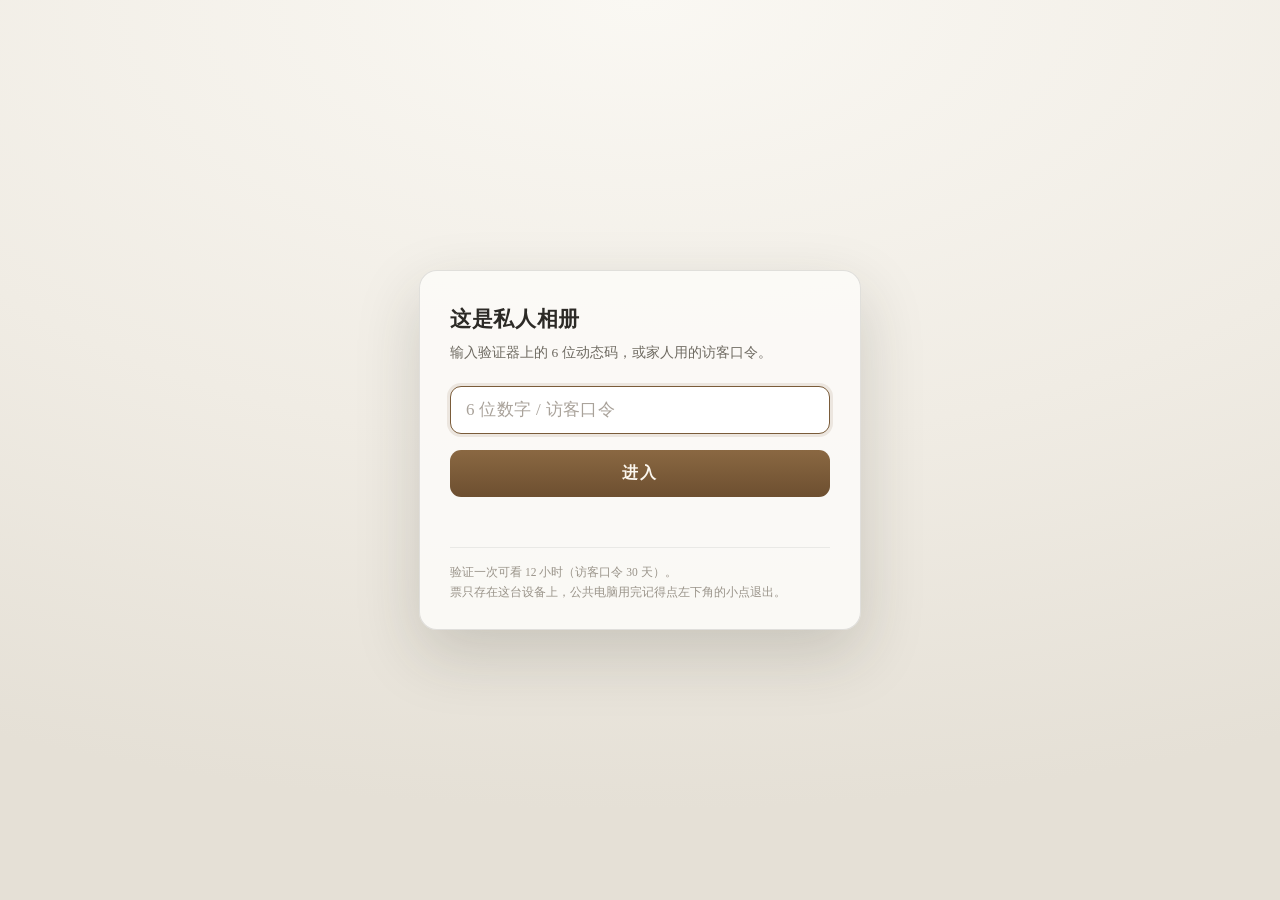
==== admin.html @ 038abe04 "feat(admin): 版本时间戳与静态页同步 + 改动日志 + 首页照片墙行数合一" ====
<!DOCTYPE html>
<html lang="zh-CN">
<head>
  <meta charset="UTF-8" />
  <meta name="viewport" content="width=device-width, initial-scale=1.0" />
  <meta name="robots" content="noindex, nofollow" />
  <title>管理后台 · Album</title>
  <link rel="stylesheet" href="styles/tokens.css" />
  <link rel="stylesheet" href="styles/base.css" />
  <link rel="stylesheet" href="styles/components.css" />
  <link rel="stylesheet" href="styles/admin.css" />
  <script src="scripts/gate.js"></script>
</head>
<body>
  <header class="nav">
    <a class="nav__logo" href="index.html"><span class="heart" aria-hidden="true">♥</span>管理后台</a>
    <nav><ul class="nav__links">
      <li><a href="index.html">← 返回纪念册</a></li>
      <li><a href="#" id="logout-btn" hidden>退出管理</a></li>
    </ul></nav>
  </header>

  <main class="admin">
    <!-- 进门口令：进后台先输一次，由 NAS 的 /api/auth 核验。
         为什么不放在浏览器里：口令只有 6 位数字，任何写在 JS 里的哈希/明文
         都是公开的，等于没有。所以「对不对」这件事只有 NAS 知道，页面只拿到
         一个有效期很短的一次性令牌（放 sessionStorage，关标签页即失效）。 -->
    <section id="unlock-view" class="login" hidden>
      <div class="modal__card">
        <h2 class="modal__title">管理后台</h2>
        <p class="modal__hint">输入管理口令进入。口令与 NAS 上保存的哈希比对，浏览器里不存任何副本。</p>
        <input class="modal__input" id="unlock-input" type="password" inputmode="numeric" placeholder="管理口令" autocomplete="current-password" />
        <!-- 动态码：只在 NAS 开了 TOTP 时出现（口令对了但缺码，服务端会提示） -->
        <div id="totp-row" hidden>
          <input class="modal__input" id="totp-input" type="text" inputmode="numeric" maxlength="9"
                 placeholder="6 位动态码或恢复码" autocomplete="one-time-code" />
          <p class="modal__hint modal__hint--mini">打开手机验证器 App，输入当前 6 位数字；手机丢了就填备份的恢复码。</p>
        </div>
        <p class="modal__error" id="unlock-error" hidden></p>
        <div class="gate-actions">
          <button class="btn" id="unlock-ok" type="button">进入</button>
        </div>
        <p class="modal__hint modal__hint--mini" id="unlock-note">正在连接 NAS…</p>
      </div>
    </section>

    <!-- 发布口令（进入后台后点「保存并发布」时才弹出） -->
    <section id="publish-gate" class="login" hidden>
      <div class="modal__card">
        <h2 class="modal__title">发布确认</h2>
        <p class="modal__hint">写回仓库前再验一次身份——口令发给家里 NAS 的写入口核对，本机不存哈希。</p>
        <input class="modal__input" id="gate-input" type="password" placeholder="发布口令（≥6 位）" autocomplete="off" />
        <div id="gate-totp-row" hidden>
          <input class="modal__input" id="gate-totp-input" type="text" inputmode="numeric" maxlength="9"
                 placeholder="验证器动态码" autocomplete="one-time-code" />
        </div>
        <p class="modal__error" id="gate-error" hidden></p>
        <div class="gate-actions">
          <button class="btn" id="gate-ok" type="button">确认发布</button>
          <button class="btn btn--ghost" id="gate-cancel" type="button">取消</button>
        </div>
      </div>
    </section>

    <!-- 后台主体 -->
    <section id="panel-view" hidden>
      <div class="admin-bar">
        <nav class="tabs" id="tabs">
          <button class="tab is-active" data-tab="basic" type="button">基本信息</button>
          <button class="tab" data-tab="texts" type="button">站点文本</button>
          <button class="tab" data-tab="timeline" type="button">时间轴</button>
          <button class="tab" data-tab="quotes" type="button">随手记</button>
          <button class="tab" data-tab="wishes" type="button">愿望清单</button>
          <button class="tab" data-tab="events" type="button">事件</button>
          <button class="tab" data-tab="photos" type="button">照片库</button>
          <button class="tab" data-tab="log" type="button">改动日志</button>
        </nav>
        <div class="admin-bar__right">
          <!-- 版本时间戳：取 content.json 的 builtAt，和页面页脚用同一个格式函数，
               所以两边永远一致。后台里额外标一个「版本」前缀，页脚只放时间。 -->
          <span class="ver-stamp" id="admin-stamp" title="当前线上内容版本（与页面页脚一致）">版本 —</span>
          <span class="dirty-tip" id="dirty-tip" hidden>有未发布的改动</span>
          <button class="btn" id="save-all" type="button">保存并发布</button>
          <button class="btn btn--ghost" id="save-download" type="button">仅下载</button>
        </div>
      </div>

      <!-- 两条通道的说明收成一行可展开，别占掉首屏三分之一 -->
      <details class="admin-note admin-token" id="token-box">
        <summary>
          <span>发布说明 · 备用通道（GitHub Token 直连 / 仅下载）</span>
          <span class="token-state" id="token-state">未设置</span>
        </summary>
        <p class="modal__hint">
          「保存并发布」把 <code>content.json</code> 交给家里 NAS 的写入口（<code>album-push.py</code>）：
          它先核对照片是否真在 NAS 上、照片数有没有骤降，过了才推仓库，GitHub Pages 约 20~60 秒重建。
          NAS 连不上时，可以填一个 GitHub Token 走直连；两条都不通还有「仅下载」手动推。
          照片文件本身不用在这里传——放进 NAS 的照片目录即可。
        </p>
        <div class="token-row">
          <input class="modal__input" id="token-input" type="password" placeholder="github_pat_… 或 ghp_…" autocomplete="off" />
          <button class="btn" id="token-save" type="button">保存到本次会话</button>
          <button class="btn btn--ghost" id="token-clear" type="button">清除</button>
        </div>
        <p class="modal__hint">只存 sessionStorage，关掉标签页即失效。</p>
      </details>

      <!-- 基本信息 -->
      <div class="panel" id="panel-basic">
        <div class="panel__card">
          <label class="field">纪念日<input id="f-anniversary" type="date" /></label>
          <label class="field">你的昵称<input id="f-couple-a" type="text" maxlength="20" /></label>
          <label class="field">TA 的昵称<input id="f-couple-b" type="text" maxlength="20" /></label>
          <label class="field">首屏照片文件名<input id="f-hero" type="text" placeholder="如 IMG_6914.jpg" /></label>
          <button class="btn" id="save-basic" type="button">保存基本信息</button>
        </div>

        <div class="panel__card">
          <p class="modal__hint">首页板块设置：各板块显示数量、顺序与影像板块的显隐。</p>
          <div class="home-cfg-grid">
            <label class="field">时间轴条数<input id="f-h-tl" type="number" min="1" max="20" /></label>
            <label class="field">照片墙行数<input id="f-h-pr" type="number" min="1" max="6" /></label>
            <label class="field">随手记行数<input id="f-h-qr" type="number" min="1" max="6" /></label>
            <label class="field">心愿条数<input id="f-h-wc" type="number" min="2" max="30" /></label>
            <label class="field">影像板块<select id="f-h-videos">
              <option value="auto">自动（有内容才显示）</option>
              <option value="show">始终显示</option>
              <option value="hide">隐藏</option>
            </select></label>
          </div>
          <p class="modal__hint" style="margin-top:10px">照片墙每行 4 张：填 2 就是首屏只铺 8 张，下面给「查看全部」入口。板块顺序（↑↓ 调整，排在前面的先显示）</p>
          <div class="home-order" id="home-order"></div>
        </div>

        <div class="panel__card">
          <p class="modal__hint">子页面设置：照片墙、随手记、心愿单这三页的列数与条数。</p>
          <div class="home-cfg-grid">
            <label class="field">照片墙页列数<input id="f-p-cols" type="number" min="1" max="4" /></label>
            <label class="field">照片墙每页行数<input id="f-p-rows" type="number" min="2" max="60" /></label>
            <label class="field">随手记页列数<input id="f-q-cols" type="number" min="1" max="3" /></label>
            <label class="field">心愿单每组条数<input id="f-w-limit" type="number" min="0" max="30" /></label>
          </div>
          <p class="modal__hint" style="margin-top:8px">照片墙每页张数 = 列数 × 每页行数（默认 3 列 × 20 行 = 60 张）。心愿单填 0 表示不限制，整列都显示。</p>
        </div>

        <div class="panel__card">
          <p class="modal__hint">
            发布口令只在点「保存并发布」时输入、只发给 NAS 核对，<strong>这里不能改</strong>，浏览器里也不留任何副本。
            要换口令得在 NAS 上执行 <code>python3 album-push.py --set-key '新口令'</code>。
          </p>
          <p class="modal__hint" id="key-tip" style="margin-top:6px"></p>
        </div>
      </div>

      <!-- 站点文本 -->
      <div class="panel" id="panel-texts" hidden>
        <div class="panel__card">
          <p class="modal__hint">这些文字会替换页面里对应的位置，留空则用默认文案。</p>
          <div class="text-grid" id="text-list"></div>
          <button class="btn" id="save-texts" type="button">保存文本</button>
        </div>
      </div>

      <!-- 通用列表：时间轴 / 随手记 / 愿望 / 事件 -->
      <div class="panel" id="panel-timeline" hidden>
        <div class="panel__card">
          <div class="list" data-list="timeline" id="list-timeline"></div>
          <div class="panel__acts">
            <button class="btn btn--ghost" data-add="timeline" type="button">＋ 添加节点</button>
            <button class="btn" data-save-list="timeline" type="button">保存时间轴</button>
          </div>
        </div>
      </div>

      <div class="panel" id="panel-quotes" hidden>
        <div class="panel__card">
          <div class="list" data-list="quotes" id="list-quotes"></div>
          <div class="panel__acts">
            <button class="btn btn--ghost" data-add="quotes" type="button">＋ 添加随手记</button>
            <button class="btn" data-save-list="quotes" type="button">保存随手记</button>
          </div>
        </div>
      </div>

      <div class="panel" id="panel-wishes" hidden>
        <div class="panel__card">
          <div class="list" data-list="wishes" id="list-wishes"></div>
          <div class="panel__acts">
            <button class="btn btn--ghost" data-add="wishes" type="button">＋ 添加愿望</button>
            <button class="btn" data-save-list="wishes" type="button">保存愿望清单</button>
          </div>
        </div>
      </div>

      <div class="panel" id="panel-events" hidden>
        <div class="panel__card">
          <p class="modal__hint">事件用来把同一次出行的照片归到一组。</p>
          <div class="list" data-list="events" id="list-events"></div>
          <div class="panel__acts">
            <button class="btn btn--ghost" data-add="events" type="button">＋ 添加事件</button>
            <button class="btn" data-save-list="events" type="button">保存事件</button>
          </div>
        </div>
      </div>

      <!-- 照片库 -->
      <div class="panel" id="panel-photos" hidden>
        <div class="panel__card">
          <div class="media-toolbar">
            <input id="photo-search" type="search" placeholder="搜索文件名 / 描述 / 地点" />
            <select id="photo-view" aria-label="视图">
              <option value="list">列表视图</option>
              <option value="group">地点分组</option>
            </select>
            <span class="modal__hint" id="photo-stat"></span>
          </div>
          <p class="modal__hint">
            照片来自 NAS，这里只改描述与归类，不会动文件本身。
            新增照片请直接把文件放进 NAS 的照片目录，再跑一次清单生成即可。
          </p>
          <div class="photo-list" id="photo-list"></div>
        </div>
      </div>

      <!-- 改动日志：每次「保存并发布」由 NAS 记一条，不依赖 GitHub 的 diff -->
      <div class="panel" id="panel-log" hidden>
        <div class="panel__card">
          <div class="media-toolbar">
            <span class="modal__hint" id="log-stat">加载中…</span>
            <button class="btn btn--ghost" id="log-refresh" type="button">刷新</button>
          </div>
          <p class="modal__hint">
            每次「保存并发布」都会在这里留一条：什么时候、提交号、改了哪些设置、照片增删改了多少。
            日志存在家里 NAS 上（<code>changes.jsonl</code>），只保留最近 200 条；这里只看不改。
          </p>
          <ol class="changelog" id="log-list"></ol>
        </div>
      </div>
    </section>

    <p class="toast" id="toast" hidden></p>
  </main>

  <script src="scripts/site.js"></script>
  <script src="scripts/admin.js"></script>
</body>
</html>
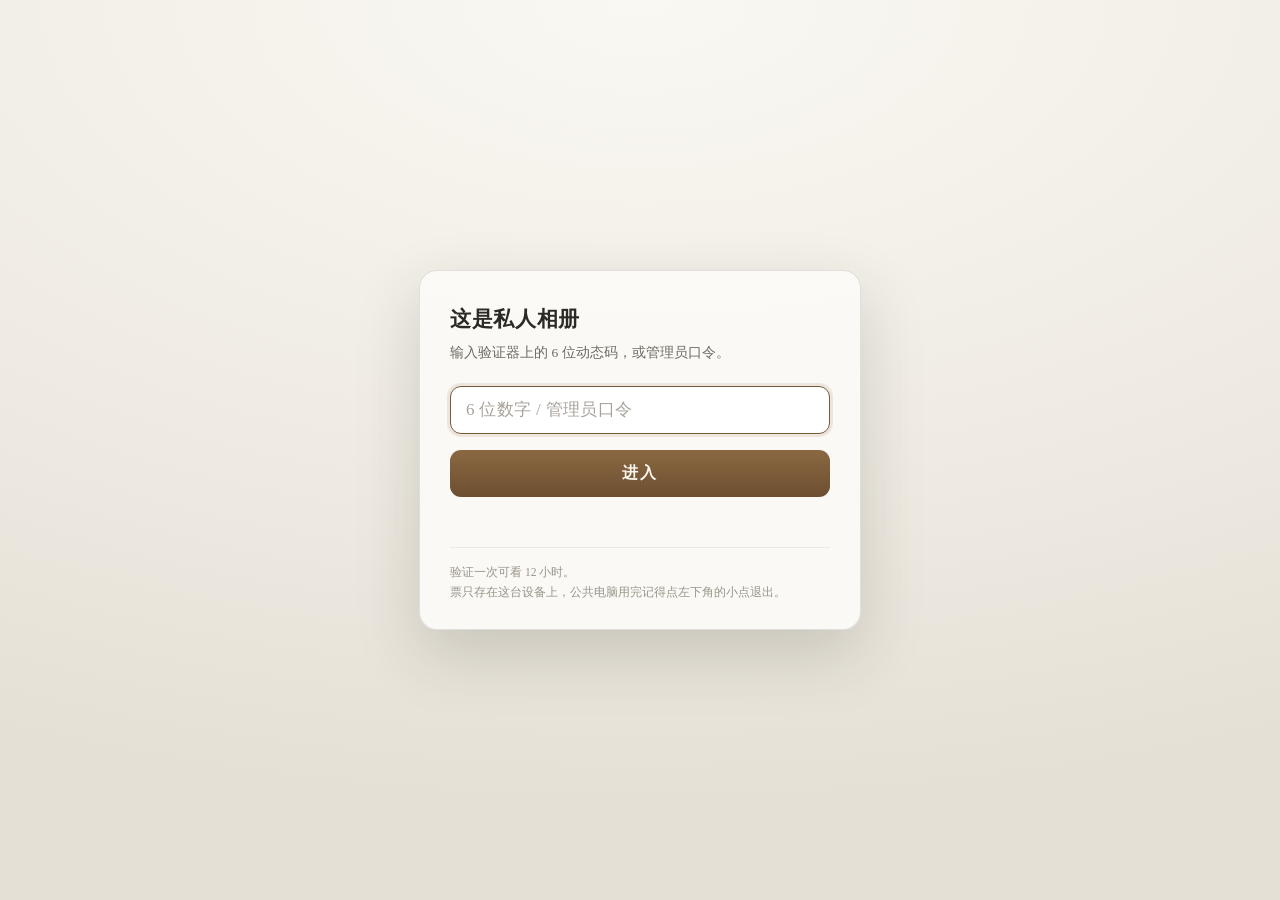
==== commit 1e184618: "后台：管理员口令支持字母，输入框改 text 键盘" ====
--- a/admin.html
+++ b/admin.html
@@ -22,14 +22,13 @@
 
   <main class="admin">
     <!-- 进门口令：进后台先输一次，由 NAS 的 /api/auth 核验。
-         为什么不放在浏览器里：口令只有 6 位数字，任何写在 JS 里的哈希/明文
-         都是公开的，等于没有。所以「对不对」这件事只有 NAS 知道，页面只拿到
+         为什么不放在浏览器里：任何写在 JS 里的哈希/明文都是公开的，等于没有。所以「对不对」这件事只有 NAS 知道，页面只拿到
          一个有效期很短的一次性令牌（放 sessionStorage，关标签页即失效）。 -->
     <section id="unlock-view" class="login" hidden>
       <div class="modal__card">
         <h2 class="modal__title">管理后台</h2>
-        <p class="modal__hint">输入管理口令进入。口令与 NAS 上保存的哈希比对，浏览器里不存任何副本。</p>
-        <input class="modal__input" id="unlock-input" type="password" inputmode="numeric" placeholder="管理口令" autocomplete="current-password" />
+        <p class="modal__hint">输入管理员口令进入；也可先在相册门禁用动态码/管理员口令换票，票有效时自动进入。口令与 NAS 上保存的哈希比对，浏览器里不存任何副本。</p>
+        <input class="modal__input" id="unlock-input" type="password" inputmode="text" placeholder="管理员口令" autocomplete="current-password" />
         <!-- 动态码：只在 NAS 开了 TOTP 时出现（口令对了但缺码，服务端会提示） -->
         <div id="totp-row" hidden>
           <input class="modal__input" id="totp-input" type="text" inputmode="numeric" maxlength="9"
@@ -49,7 +48,7 @@
       <div class="modal__card">
         <h2 class="modal__title">发布确认</h2>
         <p class="modal__hint">写回仓库前再验一次身份——口令发给家里 NAS 的写入口核对，本机不存哈希。</p>
-        <input class="modal__input" id="gate-input" type="password" placeholder="发布口令（≥6 位）" autocomplete="off" />
+        <input class="modal__input" id="gate-input" type="password" placeholder="管理员口令（≥6 位）" autocomplete="off" />
         <div id="gate-totp-row" hidden>
           <input class="modal__input" id="gate-totp-input" type="text" inputmode="numeric" maxlength="9"
                  placeholder="验证器动态码" autocomplete="one-time-code" />
@@ -76,9 +75,6 @@
           <button class="tab" data-tab="log" type="button">改动日志</button>
         </nav>
         <div class="admin-bar__right">
-          <!-- 版本时间戳：取 content.json 的 builtAt，和页面页脚用同一个格式函数，
-               所以两边永远一致。后台里额外标一个「版本」前缀，页脚只放时间。 -->
-          <span class="ver-stamp" id="admin-stamp" title="当前线上内容版本（与页面页脚一致）">版本 —</span>
           <span class="dirty-tip" id="dirty-tip" hidden>有未发布的改动</span>
           <button class="btn" id="save-all" type="button">保存并发布</button>
           <button class="btn btn--ghost" id="save-download" type="button">仅下载</button>
@@ -225,17 +221,24 @@
       <!-- 改动日志：每次「保存并发布」由 NAS 记一条，不依赖 GitHub 的 diff -->
       <div class="panel" id="panel-log" hidden>
         <div class="panel__card">
-          <div class="media-toolbar">
+          <div class="media-toolbar log-bar">
             <span class="modal__hint" id="log-stat">加载中…</span>
             <button class="btn btn--ghost" id="log-refresh" type="button">刷新</button>
           </div>
           <p class="modal__hint">
             每次「保存并发布」都会在这里留一条：什么时候、提交号、改了哪些设置、照片增删改了多少。
             日志存在家里 NAS 上（<code>changes.jsonl</code>），只保留最近 200 条；这里只看不改。
+            <br />本功能 2026-11-23 上线，更早的发布记录请看 GitHub 仓库的提交历史。
           </p>
           <ol class="changelog" id="log-list"></ol>
         </div>
       </div>
+      <!-- 版本时间戳：取 content.json 的 builtAt，和页面页脚用同一个格式化函数，
+           所以两边永远一致。放在正文末尾（2026-11-23 从顶栏挪下来）：
+           顶栏是「现在要做什么」，版本是「已发布的是哪一版」，本来就不是一类信息。 -->
+      <footer class="admin-foot">
+        <span class="ver-stamp" id="admin-stamp" title="当前已发布的内容版本（与页面页脚同源；页脚受缓存影响，最多滞后 10 分钟）">内容版本 读取中…</span>
+      </footer>
     </section>
 
     <p class="toast" id="toast" hidden></p>
--- a/styles/components.css
+++ b/styles/components.css
@@ -0,0 +1,931 @@
+/* ============================================
+   组件层：导航 / 首屏 / 时间轴 / 照片墙 / 视频区
+            / 上传按钮 / 灯箱 / 页脚
+   ============================================ */
+
+/* ---------- 顶部导航 ---------- */
+.nav {
+  position: sticky; top: 0; z-index: 50;
+  display: flex; align-items: center; justify-content: space-between;
+  padding: var(--space-3) var(--space-5);
+  background: rgba(245, 239, 227, 0.88);
+  backdrop-filter: blur(10px);
+  border-bottom: 1px solid var(--color-border);
+}
+.nav__logo {
+  font-family: var(--font-display);
+  font-size: var(--fs-h3);
+  color: var(--color-text);
+  text-decoration: none;
+  display: flex; align-items: center; gap: var(--space-2);
+  padding: 6px 0; /* 触摸目标加高 */
+}
+.nav__logo .heart { color: var(--color-accent); }
+.nav__links { display: flex; gap: var(--space-4); list-style: none; }
+.nav__links a {
+  color: var(--color-muted); text-decoration: none;
+  font-size: var(--fs-small); letter-spacing: 0.08em;
+  padding: 12px 0; /* 保证 ≥40px 触摸高度 */
+  position: relative;
+  transition: color var(--dur-fast) ease-out;
+}
+/* 悬停：下划线从左扫入 */
+.nav__links a::after {
+  content: ""; position: absolute; left: 0; bottom: 0;
+  width: 100%; height: 2px;
+  background: var(--color-accent);
+  transform: scaleX(0); transform-origin: left;
+  transition: transform var(--dur-base) var(--ease-out);
+}
+.nav__links a:hover { color: var(--color-text); }
+.nav__links a:hover::after { transform: scaleX(1); }
+
+@media (max-width: 640px) {
+  .nav__links { gap: var(--space-3); font-size: var(--fs-tiny); }
+  .nav { padding: var(--space-3); }
+}
+
+/* ---------- 首屏 ---------- */
+.hero {
+  min-height: calc(100vh - 64px); /* 首屏整屏（扣去导航高度） */
+  display: grid; grid-template-columns: 1.15fr 0.85fr;
+  align-items: center;
+  gap: var(--space-6);
+  max-width: 1200px; margin: 0 auto;
+  padding: var(--space-7) var(--space-5);
+  position: relative;
+}
+.hero__copy { position: relative; z-index: 2; }
+.hero__eyebrow {
+  font-family: var(--font-mono);
+  font-size: var(--fs-small);
+  color: var(--color-accent);
+  letter-spacing: 0.28em;
+  margin-bottom: var(--space-3);
+}
+.hero__title {
+  font-size: var(--fs-display);
+  letter-spacing: -0.02em;
+  line-height: 1.05;
+  margin-bottom: var(--space-4);
+}
+.hero__title em {
+  font-style: normal;
+  color: var(--color-accent);
+  position: relative;
+  white-space: nowrap;
+}
+/* 手绘下划线 */
+.hero__title em::after {
+  content: ""; position: absolute; left: 0; right: 0; bottom: -6px; height: 10px;
+  background: url("data:image/svg+xml,%3Csvg xmlns='http://www.w3.org/2000/svg' viewBox='0 0 120 10' preserveAspectRatio='none'%3E%3Cpath d='M2 7 Q 20 2 40 6 T 78 5 T 118 6' fill='none' stroke='%237a5c3a' stroke-width='2.5' stroke-linecap='round'/%3E%3C/svg%3E") no-repeat center / 100% 100%;
+}
+.hero__sub {
+  color: var(--color-muted);
+  max-width: 34em;
+  margin-bottom: var(--space-5);
+}
+/* 相恋天数：破格压在角落的大数字 */
+.days {
+  display: inline-flex; align-items: baseline; gap: var(--space-3);
+  font-family: var(--font-display);
+}
+.days__num {
+  font-size: clamp(3.5rem, 8vw, 6rem);
+  font-variant-numeric: tabular-nums;
+  color: var(--color-accent);
+  line-height: 1;
+}
+.days__label { color: var(--color-muted); font-size: var(--fs-h3); }
+
+/* 首屏拍立得：微旋转、胶带粘贴 */
+.hero__photo {
+  position: relative;
+  transform: rotate(3deg);
+  transition: transform var(--dur-slow) var(--ease-out);
+}
+.hero__photo:hover { transform: rotate(1.2deg) scale(1.015); }
+.hero__photo .polaroid__caption { font-size: var(--fs-h3); }
+
+@media (max-width: 900px) {
+  .hero { grid-template-columns: 1fr; min-height: auto; padding-top: var(--space-6); }
+  .hero__photo { max-width: 420px; margin: 0 auto; transform: rotate(-2deg); }
+}
+
+/* ---------- 拍立得卡片 ---------- */
+.polaroid {
+  background: var(--color-surface);
+  padding: var(--space-3) var(--space-3) var(--space-4);
+  box-shadow: var(--shadow-2);
+  border-radius: 2px;
+  position: relative;
+}
+.polaroid__img {
+  width: 100%; height: auto;
+  filter: saturate(0.96);
+  background: var(--color-bg-deep);
+}
+/* NAS 不可用：占位图本身已是纸色，去掉滤镜让它安静地待着 */
+.polaroid__img.is-offline { filter: none; }
+.polaroid__img.is-offline::after { content: none; }
+
+/* 视频缺失：卡片内给一句话，别留一块死黑 */
+.video-card.is-offline .video-card__frame::after {
+  content: "NAS 没开机，视频暂时看不了";
+  position: absolute; inset: 0;
+  display: flex; align-items: center; justify-content: center;
+  color: #cbc3b2; font-size: var(--fs-small); letter-spacing: 0.06em;
+  background: repeating-linear-gradient(
+    -45deg, rgba(29,23,21,0.92) 0 8px, rgba(45,37,33,0.92) 8px 16px
+  );
+}
+.video-card.is-offline video { visibility: hidden; }
+/* 画框深底，占位文字要用浅色，否则在暗底上看不清 */
+.video-card__poster-text { color: #cbc3b2; }
+.polaroid__caption {
+  font-family: var(--font-display);
+  color: var(--color-text);
+  padding-top: var(--space-3);
+  text-align: center;
+  font-size: var(--fs-body);
+}
+.polaroid__date {
+  display: block;
+  font-family: var(--font-mono);
+  font-size: var(--fs-tiny);
+  color: var(--color-muted);
+  letter-spacing: 0.12em;
+  margin-top: 2px;
+}
+/* 胶带 */
+.tape {
+  position: absolute; top: -12px; left: 50%;
+  width: 108px; height: 26px;
+  background: var(--color-tape);
+  transform: translateX(-50%) rotate(-2deg);
+  box-shadow: 0 1px 3px rgba(62, 58, 50, 0.18);
+  backdrop-filter: blur(1px);
+}
+.tape--l { left: 18%; transform: rotate(-6deg); }
+.tape--r { left: auto; right: 14%; transform: rotate(4deg); }
+
+/* 照片墙用小圆钉替代胶带：金属质感、带投影，钉在卡片顶部中央 */
+.wall__item .tape,
+.preview-grid .tape {
+  top: -11px; left: 50%;
+  width: 14px; height: 14px;
+  transform: translateX(-50%);
+  border-radius: 50%;
+  background:
+    radial-gradient(circle at 34% 30%, #fdfcf8 0%, #cfc7b6 38%, #8a8378 72%, #6b655c 100%);
+  box-shadow:
+    0 2px 4px rgba(62, 58, 50, 0.34),
+    inset 0 -1px 2px rgba(40, 36, 30, 0.35);
+  backdrop-filter: none;
+  z-index: 2;
+}
+/* 钉子下的一小段阴影，强化"钉住"的错觉 */
+.wall__item .tape::after,
+.preview-grid .tape::after {
+  content: ""; position: absolute; left: 50%; top: 11px;
+  width: 5px; height: 7px; transform: translateX(-50%);
+  background: linear-gradient(to bottom, rgba(62, 58, 50, 0.22), transparent);
+  border-radius: 50%;
+}
+
+/* ---------- 通用区块 ---------- */
+.section {
+  max-width: 1200px; margin: 0 auto;
+  padding: var(--space-7) var(--space-5);
+}
+/* 板块锚点偏移：避免标题被吸顶导航遮住（导航高约 56px） */
+main > .section[data-sec], main > .section.home-slide { scroll-margin-top: 72px; }
+
+/* 首页板块：紧凑纵向节奏 + 渐入（进入后不复位，杜绝闪烁） */
+main > .section.home-slide {
+  padding-top: var(--space-6); padding-bottom: var(--space-6);
+  opacity: 0; transform: translateY(28px);
+  transition: opacity 0.6s var(--ease-out), transform 0.6s var(--ease-out);
+  will-change: opacity, transform;
+}
+main > .section.home-slide.in { opacity: 1; transform: none; }
+/* 板块之间用发丝线分隔，代替原先的大留白 */
+main > .section.home-slide + .section.home-slide {
+  border-top: 1px solid var(--color-border);
+}
+main > .section.home-slide:first-of-type { border-top: 0; }
+@media (max-width: 760px) {
+  main > .section.home-slide { padding-top: var(--space-5); padding-bottom: var(--space-5); }
+}
+@media (prefers-reduced-motion: reduce) {
+  main > .section.home-slide { opacity: 1; transform: none; transition: none; }
+}
+.section__head { margin-bottom: var(--space-5); }
+.section__eyebrow {
+  font-family: var(--font-mono); font-size: var(--fs-small);
+  letter-spacing: 0.28em; color: var(--color-accent);
+  display: flex; align-items: center; gap: var(--space-3);
+  margin-bottom: var(--space-2);
+}
+.section__eyebrow::after {
+  content: ""; flex: 1; height: 1px; background: var(--color-border);
+}
+.section__title { font-size: var(--fs-h1); letter-spacing: -0.02em; }
+.section__desc { color: var(--color-muted); margin-top: var(--space-2); max-width: 40em; }
+
+/* ---------- 时间轴 ---------- */
+.timeline { position: relative; max-width: 760px; margin: 0 auto; list-style: none; }
+.timeline::before {
+  content: ""; position: absolute; left: 26px; top: 8px; bottom: 8px;
+  width: 2px;
+  background: repeating-linear-gradient(to bottom, var(--color-border) 0 8px, transparent 8px 14px);
+}
+.timeline__item {
+  position: relative;
+  padding: 0 0 var(--space-6) 72px;
+}
+.timeline__dot {
+  position: absolute; left: 18px; top: 6px;
+  width: 18px; height: 18px;
+  border-radius: 50%;
+  background: var(--color-surface);
+  border: 2px solid var(--color-accent);
+  box-shadow: 0 0 0 5px var(--color-accent-soft);
+}
+.timeline__date {
+  font-family: var(--font-mono);
+  font-size: var(--fs-small);
+  color: var(--color-accent);
+  letter-spacing: 0.14em;
+  margin-bottom: var(--space-1);
+}
+.timeline__title { font-size: var(--fs-h2); margin-bottom: var(--space-2); }
+.timeline__text { color: var(--color-muted); max-width: 34em; }
+
+/* ---------- 照片墙（CSS 列瀑布流）---------- */
+.wall {
+  columns: 3; column-gap: var(--space-5);
+}
+/* 列数由后台 meta.pages.photosCols 决定，用属性选择器让窄屏媒体查询仍能生效 */
+.wall[data-cols="1"] { columns: 1; }
+.wall[data-cols="2"] { columns: 2; }
+.wall[data-cols="3"] { columns: 3; }
+.wall[data-cols="4"] { columns: 4; }
+@media (max-width: 1100px) { .wall[data-cols="4"] { columns: 3; } }
+@media (max-width: 960px) { .wall { columns: 2; } .wall[data-cols] { columns: 2; } }
+@media (max-width: 560px) { .wall { columns: 1; } .wall[data-cols] { columns: 1; } }
+.wall-more { text-align: center; padding: var(--space-4) 0 var(--space-6); }
+
+/* ---------- 照片墙页码 ----------
+   562 张铺在一页里要滚 8 万像素，翻页是更合手的读法。
+   样式跟全站同一套令牌：白纸按钮、赭石实心表示当前页。 */
+.pager {
+  display: flex; align-items: center; justify-content: center;
+  gap: var(--space-2); flex-wrap: wrap;
+  margin: var(--space-6) auto var(--space-4);
+  padding-top: var(--space-5);
+  border-top: 1px solid var(--color-border);
+  max-width: 100%;
+}
+.pager[hidden] { display: none; }
+.pager__btn {
+  font-family: var(--font-display); font-size: var(--fs-small);
+  min-width: 40px; min-height: 40px; padding: 0 14px;
+  display: inline-flex; align-items: center; justify-content: center;
+  color: var(--color-text); background: var(--color-surface);
+  border: 1px solid var(--color-border); border-radius: var(--radius-sm);
+  cursor: pointer; transition: all var(--dur-fast) ease-out;
+}
+.pager__btn:hover:not(:disabled) { border-color: var(--color-accent); color: var(--color-accent); }
+.pager__btn.is-current {
+  background: var(--color-accent); color: var(--color-surface);
+  border-color: var(--color-accent); font-weight: 600;
+}
+.pager__btn:disabled { opacity: 0.4; cursor: not-allowed; }
+.pager__gap { color: var(--color-muted); padding: 0 4px; user-select: none; }
+.pager__meta {
+  flex: 1 0 100%;
+  display: flex; align-items: center; justify-content: center;
+  gap: var(--space-4); flex-wrap: wrap;
+  font-size: var(--fs-tiny); color: var(--color-muted);
+  margin-top: var(--space-2);
+}
+.pager__meta label { display: inline-flex; align-items: center; gap: 6px; }
+.pager__meta input {
+  width: 64px; font: inherit; text-align: center;
+  color: var(--color-text); background: var(--color-surface);
+  border: 1px solid var(--color-border); border-radius: var(--radius-sm);
+  padding: 6px 8px;
+}
+@media (max-width: 560px) {
+  .pager { gap: 6px; }
+  .pager__btn { min-width: 36px; min-height: 36px; padding: 0 10px; font-size: var(--fs-tiny); }
+}
+.wall__item {
+  break-inside: avoid;
+  margin-bottom: var(--space-5);
+  cursor: zoom-in;
+  border: 0; background: none; width: 100%; text-align: inherit;
+  font: inherit; padding: 0;
+  /* min-width:0 是修 bug 的，别删：
+     grid 子项默认 min-width:auto = 用内容的最小固有宽度撑开。下面的
+     content-visibility:auto 让屏外卡片只按 contain-intrinsic-size(420px) 占位，
+     手机 2 列时列宽只有 ~163px，于是 420 > 163 → 整列被撑破、卡片右侧被
+     body{overflow-x:clip} 裁掉，看起来就是「一张巨大的照片占满屏」。
+     因为 hscroll 被 clip 掩盖，只看横向滚动条发现不了。实测 390/768 两档必现。 */
+  min-width: 0;
+  /* 照片墙页一次铺 562 张，整页高 8 万像素。content-visibility 让屏外卡片
+     跳过布局与绘制，滚动不再逐帧重排整页；contain-intrinsic-size 给个估算高度，
+     避免滚动条长度在加载过程中反复跳。 */
+  content-visibility: auto;
+  contain-intrinsic-size: auto 420px;
+}
+.wall__item .polaroid {
+  transition: transform var(--dur-base) var(--ease-out), box-shadow var(--dur-base) var(--ease-out);
+  transform: rotate(var(--tilt, 0deg));
+}
+.wall__item:nth-child(3n+1) { --tilt: -1.2deg; }
+.wall__item:nth-child(3n+2) { --tilt: 0.8deg; }
+.wall__item:nth-child(3n)   { --tilt: -0.4deg; }
+.wall__item:hover .polaroid,
+.wall__item:focus-visible .polaroid {
+  transform: rotate(0deg) translateY(-6px);
+  box-shadow: var(--shadow-3);
+}
+
+/* ---------- 视频区（纸色，与其他板块同一套底）----------
+   2026-11-17：原来是 --color-night 深色夜幕。用户反馈「首页影像板块和影像页
+   背景是黑的，跟其他版块不一致」——确实，整站是暖灰纸面，只有这两处突然
+   压成近黑，看起来像另一个站点。改成纸色 + 极淡的赭石晕染，
+   只用「卡片白纸 + 赭石描边」把影像区区分开，不再靠底色反差。
+   视频画框本身保留深底：画面未加载时深色比白底不刺眼，也是普遍预期。 */
+.videos-band {
+  background: var(--color-bg);
+  color: var(--color-text);
+  position: relative;
+  overflow: hidden;
+}
+.videos-band::before {
+  content: ""; position: absolute; inset: 0; pointer-events: none;
+  background:
+    radial-gradient(40rem 26rem at 8% 0%, rgba(190, 176, 150, 0.22), transparent 62%),
+    radial-gradient(36rem 26rem at 96% 100%, rgba(122, 92, 58, 0.08), transparent 58%);
+}
+.videos-band .section__title { color: var(--color-text); }
+.videos-band .section__desc { color: var(--color-muted); }
+.videos-band .section__eyebrow::after { background: var(--color-border); }
+.video-card__note { color: var(--color-muted); }
+
+.videos { display: grid; grid-template-columns: repeat(auto-fit, minmax(300px, 1fr)); gap: var(--space-5); position: relative; }
+.video-card {
+  background: var(--color-surface);
+  border: 1px solid var(--color-border);
+  border-radius: var(--radius-md);
+  box-shadow: var(--shadow-1);
+  overflow: hidden;
+  transition: transform var(--dur-base) var(--ease-out), box-shadow var(--dur-base) var(--ease-out);
+}
+.video-card:hover { transform: translateY(-6px); box-shadow: var(--shadow-2); }
+/* 画框保持深底：视频没加载出来时，白底 + 黑边会显得像一块坏掉的占位 */
+.video-card__frame { position: relative; aspect-ratio: 16 / 9; background: #1d1715; }
+.video-card__frame video { width: 100%; height: 100%; object-fit: cover; display: block; }
+/* 竖拍视频（1080×1920 占多数）：卡片改竖版，别把画面裁成一条横缝 */
+.video-card--portrait .video-card__frame { aspect-ratio: 9 / 16; }
+.video-card--portrait .video-card__frame video { object-fit: contain; }
+.video-card--portrait .video-card__body { padding: var(--space-3) var(--space-4); }
+/* 用 grid-column 让竖版卡占半列宽，整页不至于被拉成三层楼高 */
+.videos { grid-template-columns: repeat(auto-fit, minmax(260px, 1fr)); align-items: start; }
+.videos > .video-card--portrait { max-width: 260px; justify-self: center; width: 100%; }
+.video-card__body { padding: var(--space-4); display: flex; align-items: baseline; gap: var(--space-2); }
+.video-card__title { font-family: var(--font-display); font-size: var(--fs-h3); color: var(--color-text); }
+.video-card__meta { font-family: var(--font-mono); font-size: var(--fs-tiny); color: var(--color-muted); letter-spacing: 0.08em; }
+.video-card__note { font-size: var(--fs-small); margin-top: var(--space-1); }
+/* 视频放不出来时给一条可读的说明，别只留一块黑 */
+.video-card.is-error .video-card__frame::after {
+  content: "这段视频加载失败，点下方「重试」或稍后再看";
+  position: absolute; inset: 0;
+  display: flex; align-items: center; justify-content: center;
+  text-align: center; padding: var(--space-4);
+  color: #cbc3b2; font-size: var(--fs-small); line-height: 1.6;
+  background: rgba(29, 23, 21, 0.86);
+}
+.video-card__retry {
+  position: absolute; left: 50%; bottom: var(--space-4); transform: translateX(-50%);
+  font: inherit; font-size: var(--fs-tiny); letter-spacing: 0.06em;
+  color: #efe7d6; background: rgba(255, 255, 255, 0.12);
+  border: 1px solid rgba(239, 231, 214, 0.45); border-radius: 999px;
+  padding: 6px 16px; cursor: pointer; z-index: 2;
+}
+.video-card__retry:hover { background: rgba(255, 255, 255, 0.2); }
+
+.btn {
+  font-family: var(--font-display);
+  font-size: var(--fs-h3);
+  color: var(--color-surface);
+  background: var(--color-accent);
+  border: 0; border-radius: var(--radius-md);
+  padding: 12px 28px;
+  min-height: 44px;
+  cursor: pointer;
+  transition: transform var(--dur-fast) ease-out, box-shadow var(--dur-fast) ease-out, background var(--dur-fast) ease-out;
+}
+.btn:hover { transform: translateY(-2px); box-shadow: var(--shadow-1); background: #6b5033; }
+.btn:active { transform: translateY(0); }
+.btn:disabled { opacity: 0.5; cursor: not-allowed; transform: none; }
+/* 描边幽灵按钮：区块标题旁的上传入口 */
+.btn--ghost {
+  margin-top: var(--space-4);
+  background: transparent;
+  color: var(--color-accent);
+  border: 1.5px dashed var(--color-accent);
+  font-size: var(--fs-body);
+  padding: 8px 20px;
+}
+.btn--ghost:hover { background: var(--color-accent-soft); box-shadow: none; }
+.videos-band .btn--ghost { color: var(--color-accent); border-color: var(--color-accent); }
+.videos-band .btn--ghost:hover { background: var(--color-accent-soft); }
+
+/* 上传内容的删除角标 */
+.del-btn {
+  position: absolute; top: -10px; right: -10px;
+  width: 30px; height: 30px;
+  display: grid; place-items: center;
+  background: var(--color-accent);
+  color: #fff;
+  border: 2px solid var(--color-bg);
+  border-radius: 50%;
+  font-size: 0.8rem;
+  line-height: 1;
+  cursor: pointer;
+  opacity: 0;
+  transition: opacity var(--dur-fast) ease-out, transform var(--dur-fast) ease-out;
+  z-index: 3;
+}
+.wall__item:hover .del-btn,
+.video-card:hover .del-btn,
+.del-btn:focus-visible { opacity: 1; }
+.del-btn:hover { transform: scale(1.12); }
+
+/* ---------- 灯箱 ---------- */
+.lightbox {
+  position: fixed; inset: 0; z-index: 100;
+  display: flex; align-items: center; justify-content: center;
+  background: rgba(30, 22, 18, 0.92);
+  opacity: 0; pointer-events: none;
+  transition: opacity var(--dur-base) ease-out;
+}
+.lightbox.open { opacity: 1; pointer-events: auto; }
+.lightbox__img {
+  max-width: min(88vw, 1100px);
+  max-height: 82vh;
+  border-radius: 2px;
+  box-shadow: var(--shadow-3);
+  transform: scale(0.96);
+  transition: transform var(--dur-base) var(--ease-out);
+}
+.lightbox.open .lightbox__img { transform: scale(1); }
+/* 原图还在路上时先用缩略图顶着：轻微去饱和 + 一个角落提示，
+   让人知道「现在看到的是预览版」，而不是以为原图就这清晰度。 */
+.lightbox.is-loading-hd .lightbox__img { filter: saturate(0.9) blur(0.4px); }
+.lightbox.is-loading-hd::after {
+  content: "高清原图加载中…";
+  position: absolute; top: 20px; left: 20px;
+  font-size: var(--fs-tiny); letter-spacing: 0.08em;
+  color: #d8d2c4; background: rgba(255, 255, 255, 0.1);
+  border: 1px solid rgba(255, 255, 255, 0.18);
+  border-radius: 999px; padding: 4px 12px;
+  pointer-events: none;
+}
+/* 左右切换：滑出 / 滑入（方向由 --slide-dir 控制：1=下一张，-1=上一张） */
+.lightbox__img, .lightbox__caption {
+  transition: opacity 0.24s ease-out, transform 0.3s var(--ease-out);
+}
+.lightbox.open .lightbox__img { opacity: 1; }
+.lightbox__img.is-out {
+  opacity: 0;
+  transform: translateX(calc(var(--slide-dir, 1) * -6%)) scale(0.985);
+  transition-duration: 0.17s;
+}
+.lightbox__img.is-in {
+  opacity: 0;
+  transform: translateX(calc(var(--slide-dir, 1) * 7%)) scale(0.985);
+  transition: none;
+}
+.lightbox__caption.is-out { opacity: 0; transform: translateX(-50%) translateY(8px); transition-duration: 0.15s; }
+.lightbox__caption.is-in { opacity: 0; transition: none; }
+.lightbox__caption {
+  position: absolute; bottom: 4vh; left: 50%; transform: translateX(-50%);
+  color: #e8e4dc; font-family: var(--font-display); font-size: var(--fs-h3);
+  text-align: center; white-space: nowrap;
+}
+.lightbox__btn {
+  position: absolute;
+  width: 48px; height: 48px;
+  display: grid; place-items: center;
+  background: rgba(255, 255, 255, 0.1);
+  color: #e8e4dc;
+  border: 1px solid rgba(255, 255, 255, 0.22);
+  border-radius: 50%;
+  font-size: 1.25rem;
+  cursor: pointer;
+  transition: background var(--dur-fast) ease-out;
+}
+.lightbox__btn:hover { background: rgba(255, 255, 255, 0.22); }
+/* 到边了就把按钮停用：第一张没有「上一张」、最后一张没有「下一张」。
+   2026-11-23 之前是取模循环，点最后一张会绕回第一张，看着像又从头开始。 */
+.lightbox__btn[disabled] {
+  opacity: .22;
+  cursor: default;
+  pointer-events: none;
+}
+/* 只有一张照片：两侧都停用，也不需要那两个圈占位 */
+.lightbox.is-single .lightbox__prev,
+.lightbox.is-single .lightbox__next { display: none; }
+.lightbox__close { top: 20px; right: 20px; }
+.lightbox__prev { left: 20px; top: 50%; transform: translateY(-50%); }
+.lightbox__next { right: 20px; top: 50%; transform: translateY(-50%); }
+
+/* ---------- 页脚 ---------- */
+.footer {
+  text-align: center;
+  padding: var(--space-6) var(--space-5) var(--space-7);
+  color: var(--color-muted);
+  font-size: var(--fs-small);
+}
+.footer .heart { color: var(--color-accent); display: inline-block; }
+.footer .heart:hover { transform: scale(1.3); }
+
+/* 版本时间戳：等宽小字 + 字距拉开，像盖在页脚的日期章 */
+.footer__stamp {
+  margin-top: var(--space-3);
+  font-family: var(--font-mono);
+  font-size: 0.68rem;
+  letter-spacing: 0.12em;
+  color: var(--color-muted);
+  opacity: 0.72;
+}
+.footer__stamp::before { content: "ver "; opacity: 0.6; }
+
+/* ---------- 管理弹窗与编辑面板 ---------- */
+.form__hint { font-size: var(--fs-tiny); color: var(--color-muted); }
+
+/* hidden 属性必须永远生效（防止 display:flex 覆盖 UA 默认 display:none） */
+[hidden] { display: none !important; }
+
+.modal {
+  position: fixed; inset: 0; z-index: 90;
+  display: flex; align-items: center; justify-content: center;
+  background: rgba(30, 28, 24, 0.55);
+  backdrop-filter: blur(4px);
+  padding: var(--space-4);
+}
+.modal__card {
+  background: var(--color-surface);
+  border-radius: var(--radius-lg);
+  box-shadow: var(--shadow-3);
+  padding: var(--space-5);
+  width: min(420px, 100%);
+  display: grid; gap: var(--space-3);
+}
+.modal__card--wide { width: min(640px, 100%); }
+.modal__title { font-size: var(--fs-h2); }
+.modal__hint { color: var(--color-muted); font-size: var(--fs-small); }
+.modal__input {
+  width: 100%;
+  font: inherit;
+  color: var(--color-text);
+  background: var(--color-bg);
+  border: 1px solid var(--color-border);
+  border-radius: var(--radius-sm);
+  padding: 10px 12px;
+}
+.modal__input:focus { outline: none; border-color: var(--color-accent); box-shadow: 0 0 0 3px var(--color-accent-soft); }
+.modal__error { color: #a13a2e; font-size: var(--fs-small); }
+.modal__actions { display: flex; justify-content: flex-end; gap: var(--space-3); }
+.modal__actions .btn--ghost { margin-top: 0; }
+
+.edit-scroll { max-height: 56vh; overflow-y: auto; display: grid; gap: var(--space-3); padding-right: 4px; }
+.edit-sub { font-family: var(--font-display); font-size: var(--fs-h3); margin-top: var(--space-2); }
+.edit-row {
+  position: relative;
+  display: grid; gap: var(--space-2);
+  padding: var(--space-3);
+  border: 1px dashed var(--color-border);
+  border-radius: var(--radius-sm);
+}
+.edit-row input, .edit-row textarea {
+  width: 100%;
+  font: inherit; font-size: var(--fs-small);
+  color: var(--color-text);
+  background: var(--color-bg);
+  border: 1px solid var(--color-border);
+  border-radius: var(--radius-sm);
+  padding: 8px 10px;
+}
+.edit-row textarea { resize: vertical; min-height: 56px; }
+.edit-row input:focus, .edit-row textarea:focus {
+  outline: none; border-color: var(--color-accent); box-shadow: 0 0 0 3px var(--color-accent-soft);
+}
+.row-del {
+  position: absolute; top: -10px; right: -10px;
+  width: 26px; height: 26px;
+  display: grid; place-items: center;
+  background: var(--color-accent);
+  color: #fff;
+  border: 2px solid var(--color-surface);
+  border-radius: 50%;
+  font-size: 0.7rem; line-height: 1;
+  cursor: pointer;
+}
+.field label {
+  display: block;
+  font-size: var(--fs-small);
+  color: var(--color-muted);
+  margin-bottom: var(--space-1);
+}
+.field input {
+  width: 100%;
+  font: inherit;
+  color: var(--color-text);
+  background: var(--color-bg);
+  border: 1px solid var(--color-border);
+  border-radius: var(--radius-sm);
+  padding: 10px 12px;
+}
+.field input:focus { outline: none; border-color: var(--color-accent); box-shadow: 0 0 0 3px var(--color-accent-soft); }
+
+/* ---------- 金句便签 ---------- */
+.quotes { display: grid; grid-template-columns: repeat(auto-fill, minmax(260px, 1fr)); gap: var(--space-4); }
+/* 子页面列数由后台 meta.pages.quotesCols 决定 */
+.quotes[data-cols="1"] { grid-template-columns: 1fr; }
+.quotes[data-cols="2"] { grid-template-columns: repeat(2, minmax(0, 1fr)); }
+.quotes[data-cols="3"] { grid-template-columns: repeat(3, minmax(0, 1fr)); }
+@media (max-width: 760px) { .quotes[data-cols] { grid-template-columns: 1fr; } }
+.quote {
+  background: var(--color-surface);
+  border: 1px solid var(--color-border);
+  border-radius: var(--radius-md);
+  box-shadow: var(--shadow-1);
+  padding: var(--space-5);
+  transform: rotate(var(--tilt, 0deg));
+  transition: transform var(--dur-fast) ease-out, box-shadow var(--dur-fast) ease-out;
+}
+.quote:hover { transform: rotate(0deg) translateY(-3px); box-shadow: var(--shadow-2); }
+.quote__text { font-family: var(--font-display); font-size: var(--fs-h3); line-height: 1.7; }
+.quote__tag { display: block; margin-top: var(--space-3); font-size: var(--fs-tiny); color: var(--color-muted); font-style: normal; }
+
+/* ---------- 愿望清单（TodoList 风格） ---------- */
+.wishes { display: grid; gap: var(--space-4); }
+/* 首页预览/清单页：待解锁 | 已解锁 左右两栏，移动端叠放 */
+.wishes--home,
+.page-wishes-split {
+  grid-template-columns: 1fr 1fr; align-items: start;
+}
+@media (max-width: 760px) {
+  .wishes--home, .page-wishes-split { grid-template-columns: 1fr; }
+}
+.wishbox {
+  background: var(--color-bg); border: 1px solid var(--color-border);
+  border-radius: var(--radius-lg); padding: var(--space-4);
+  min-height: 132px;              /* 空栏也撑住，两列布局不会塌 */
+}
+.wishbox__empty {
+  display: grid; place-items: center;
+  min-height: 84px; padding: var(--space-3);
+  color: var(--color-muted); font-size: var(--fs-small);
+  border: 1px dashed var(--color-border); border-radius: var(--radius-md);
+}
+.wishbox__head {
+  font-family: var(--font-display); font-size: var(--fs-h3);
+  display: flex; align-items: baseline; gap: var(--space-2);
+  margin-bottom: var(--space-3); color: var(--color-text);
+}
+.wishbox__head small {
+  font-family: var(--font-mono); font-size: var(--fs-tiny); color: var(--color-muted);
+  background: var(--color-surface); border: 1px solid var(--color-border);
+  border-radius: 999px; padding: 2px 10px;
+}
+.wishbox--done .wishbox__head { color: var(--color-accent); }
+.wish {
+  display: flex; align-items: center; gap: var(--space-3);
+  background: var(--color-surface);
+  border: 1px solid var(--color-border);
+  border-radius: var(--radius-md);
+  padding: var(--space-3) var(--space-4);
+  margin-bottom: var(--space-3);
+  transition: transform var(--dur-fast) ease-out, box-shadow var(--dur-fast) ease-out;
+}
+.wish:hover { transform: translateY(-2px); box-shadow: var(--shadow-1); }
+.wish--done { border-color: var(--color-accent-soft); background: var(--color-accent-soft); }
+.wish__check {
+  width: 22px; height: 22px; flex: 0 0 22px;
+  display: grid; place-items: center;
+  border: 2px solid var(--color-border); border-radius: 50%;
+  font-size: 0.7rem; color: #fff; background: transparent;
+}
+.wish--done .wish__check { background: var(--color-accent); border-color: var(--color-accent); }
+.wish__emoji { font-size: 1.3rem; }
+.wish__text { flex: 1; color: var(--color-text); }
+.wish__text.is-done { text-decoration: line-through; color: var(--color-muted); }
+.wish__mark { font-size: var(--fs-tiny); color: var(--color-muted); white-space: nowrap; }
+.wish--done .wish__mark { color: var(--color-accent); }
+
+/* ============================================
+   移动端体验补丁
+   ============================================ */
+
+/* 1) 杜绝横向晃动：旋转卡片/胶带不允许撑出视口 */
+html, body { overflow-x: clip; }
+
+/* 2) 触屏设备：删除角标常显（没有 hover 可依赖）+ 取消悬停位移 */
+@media (hover: none) {
+  .del-btn { opacity: 1; }
+  .wall__item .polaroid { transform: rotate(var(--tilt, 0deg)); }
+  .wall__item:hover .polaroid { transform: rotate(var(--tilt, 0deg)); }
+  a, button { -webkit-tap-highlight-color: transparent; }
+}
+
+/* 3) 手机断点（≤560px） */
+@media (max-width: 560px) {
+  /* 导航：logo 缩为纯 ♥，链接横排可滚动、点击区加大 */
+  .nav { padding: var(--space-2) var(--space-3); gap: var(--space-3); }
+  /* min-width:24px：只剩一个 ♥ 时实测点击区只有 22px 宽，差 2px 达不到
+     WCAG 2.2 的最小目标尺寸 24×24。别删，删了下次量又会掉回 22。 */
+  .nav__logo { font-size: 0; gap: 0; min-width: 24px; justify-content: center; }
+  .nav__logo .heart { font-size: 1.25rem; }
+  .nav__links {
+    gap: 2px;
+    overflow-x: auto; scrollbar-width: none;
+    -webkit-overflow-scrolling: touch;
+    margin-right: calc(-1 * var(--space-3));
+    padding-right: var(--space-3);
+  }
+  .nav__links::-webkit-scrollbar { display: none; }
+  .nav__links li { flex: 0 0 auto; }
+  .nav__links a {
+    display: inline-block;
+    padding: 10px 6px;
+    font-size: var(--fs-small);
+    letter-spacing: 0.01em;
+  }
+
+  /* 首屏：压缩纵向节奏 */
+  .hero { padding: var(--space-5) var(--space-4) var(--space-6); }
+  .hero__title { font-size: clamp(2.1rem, 9.5vw, 2.75rem); }
+  .hero__sub { font-size: var(--fs-small); }
+  .hero__photo { max-width: 300px; }
+
+  /* 区块节奏：96px → 52px，侧边距收窄 */
+  .section { padding: var(--space-5) var(--space-4); }
+  .section__head { margin-bottom: var(--space-4); }
+
+  /* 时间轴：竖轴更贴近左缘，文字缩进减少 */
+  .timeline__item { padding-left: 56px; padding-bottom: var(--space-5); }
+  .timeline::before { left: 20px; }
+  .timeline__dot { left: 12px; width: 16px; height: 16px; }
+  .timeline__title { font-size: var(--fs-h3); }
+
+  /* 照片墙：手机 2 列（1 列太浪费屏幕） */
+  .wall { columns: 2; column-gap: var(--space-3); }
+  .wall__item { margin-bottom: var(--space-3); }
+  .polaroid { padding: var(--space-2) var(--space-2) var(--space-3); }
+  .polaroid__caption { font-size: var(--fs-tiny); }
+  .tape { width: 72px; height: 20px; top: -9px; }
+
+  /* 金句与愿望：单列铺满 */
+  .quotes, .wishes { grid-template-columns: 1fr; }
+  .quote { padding: var(--space-4); }
+
+  /* 灯箱：大图占满、按钮贴边加触控区 */
+  .lightbox__img { max-width: 100vw; max-height: 78vh; }
+  .lightbox__btn { width: 44px; height: 44px; }
+  .lightbox__caption { font-size: var(--fs-small); padding: 0 var(--space-4); }
+}
+
+/* 平板中档（561px–760px）：照片墙保持 2 列略宽间距 */
+@media (max-width: 760px) and (min-width: 561px) {
+  .section { padding: var(--space-6) var(--space-4); }
+}
+
+/* 懒加载占位：微光呼吸，加载后由真实图覆盖 */
+.polaroid__img[data-src] {
+  background: linear-gradient(100deg, var(--color-bg-deep) 40%, #f0ede6 50%, var(--color-bg-deep) 60%);
+  background-size: 200% 100%;
+  animation: shimmer 1.6s linear infinite;
+}
+@keyframes shimmer { to { background-position: -200% 0; } }
+
+/* 首屏昵称行 */
+.hero__couple { font-family: var(--font-display); color: var(--color-muted); margin-top: var(--space-2); letter-spacing: 0.1em; }
+
+/* ============================================
+   多页面版式补丁
+   ============================================ */
+html { scroll-behavior: smooth; }
+
+/* 导航后台入口（替代原 🔒） */
+.nav__admin {
+  color: var(--color-accent) !important;
+  border: 1px solid var(--color-accent);
+  border-radius: 999px;
+  padding: 9px 16px !important; /* 触摸目标 ≥40px 高 */
+}
+.nav__admin:hover { background: var(--color-accent-soft); }
+.admin-only[hidden] { display: none !important; }
+
+/* 子页面 */
+.subpage { min-height: 72vh; }
+.subpage .section { padding-top: var(--space-6); }
+
+/* 更多链接 */
+.more-link {
+  display: inline-block; margin-top: var(--space-3);
+  padding: 8px 0; /* 触摸目标加高 */
+  font-family: var(--font-display); font-size: var(--fs-body);
+  color: var(--color-accent); text-decoration: none;
+}
+.more-link:hover { text-decoration: underline; }
+
+/* 页脚小链接触摸目标 */
+.footer .form__hint a { display: inline-block; padding: 10px 4px; }
+
+/* 触屏设备：小控件放大到可点的尺寸 */
+@media (hover: none) {
+  .pg-toggle { width: 34px; height: 34px; font-size: 0.85rem; }
+  .del-btn { width: 36px; height: 36px; }
+}
+
+/* 首页时间轴预览：条数由后台控制，完整显示不截断 */
+.timeline--preview { max-height: none; overflow: visible; }
+.timeline--preview .timeline__item:last-child { padding-bottom: var(--space-2); }
+
+/* 首页随手记预览：固定两列，行数 = 后台设置（每行 2 张便签） */
+.quotes--home { grid-template-columns: repeat(2, 1fr); }
+@media (max-width: 760px) {
+  .quotes--home { grid-template-columns: 1fr; }
+}
+
+/* 首页照片预览：首屏先铺 N 排，滚到底自动补 → 控制单次发起的图片请求数 */
+.preview-grid {
+  display: grid; grid-template-columns: repeat(4, 1fr);
+  gap: var(--space-4); overflow: visible;
+}
+.preview-grid .wall__item { margin-bottom: 0; }
+@media (max-width: 760px) {
+  .preview-grid { grid-template-columns: repeat(2, 1fr); gap: var(--space-3); }
+}
+
+/* 「还有 N 张」：自动加载的观测点，也是手动兜底按钮 */
+.preview-more {
+  display: flex; align-items: center; gap: var(--space-4);
+  justify-content: center; flex-wrap: wrap; margin-top: var(--space-5);
+}
+.preview-more[hidden] { display: none; }
+.preview-more__btn {
+  font: inherit; font-size: var(--fs-small); color: var(--color-muted);
+  background: none; border: 1px dashed var(--color-border); border-radius: 999px;
+  padding: 8px 20px; cursor: pointer; transition: color var(--dur-fast) var(--ease-out), border-color var(--dur-fast) var(--ease-out);
+}
+.preview-more__btn:hover { color: var(--color-accent); border-color: var(--color-accent); }
+.preview-more .more-link { margin-top: 0; }
+
+/* 内容加载失败横幅：默认文案 + 破图会让人以为「网站坏了」，说清楚再给个重试 */
+.load-error {
+  position: fixed; left: 0; right: 0; top: 0; z-index: 900;
+  display: flex; align-items: center; justify-content: center; gap: var(--space-4);
+  flex-wrap: wrap; padding: 10px var(--space-4);
+  background: #3b2f26; color: #f3ece2;
+  font-size: var(--fs-small); line-height: 1.5;
+}
+.load-error__btn {
+  font: inherit; color: #3b2f26; background: #f3ece2; border: 0;
+  border-radius: 999px; padding: 4px 14px; cursor: pointer;
+}
+.load-error__btn:hover { background: #fff; }
+
+/* 照片墙工具栏 */
+.wall-toolbar { display: flex; gap: var(--space-3); align-items: center; margin-top: var(--space-3); flex-wrap: wrap; }
+.wall-toolbar select {
+  font: inherit; font-size: var(--fs-small); color: var(--color-text);
+  background: var(--color-surface); border: 1px solid var(--color-border);
+  border-radius: 999px; padding: 8px 16px;
+}
+
+/* 微动画补充 */
+/* 首屏入场编排：眉标 → 标题 → 副题 → 天数 → 昵称 → 照片，错峰 80ms */
+@keyframes heroRise { from { opacity: 0; transform: translateY(22px); } to { opacity: 1; transform: none; } }
+@media (prefers-reduced-motion: no-preference) {
+  .hero__copy > * { animation: heroRise 0.7s var(--ease-out) both; }
+  .hero__copy > *:nth-child(1) { animation-delay: 0.05s; }
+  .hero__copy > *:nth-child(2) { animation-delay: 0.13s; }
+  .hero__copy > *:nth-child(3) { animation-delay: 0.21s; }
+  .hero__copy > *:nth-child(4) { animation-delay: 0.29s; }
+  .hero__copy > *:nth-child(5) { animation-delay: 0.37s; }
+  .hero__photo { animation: heroRise 0.8s var(--ease-out) 0.4s both, floaty 7s ease-in-out 1.4s infinite; }
+  .hero__photo:hover { animation-play-state: paused, paused; }
+}
+@keyframes floaty { 0%,100% { transform: rotate(3deg) translateY(0); } 50% { transform: rotate(2.4deg) translateY(-8px); } }
+.hero__photo:hover { animation-play-state: paused; }
+.section__title { position: relative; }
+.section__eyebrow { opacity: 0.9; }
+.footer { padding-bottom: var(--space-6); }
--- a/styles/admin.css
+++ b/styles/admin.css
@@ -0,0 +1,492 @@
+/* ============================================
+   admin.css —— 管理后台布局
+   ============================================ */
+.admin { max-width: 860px; margin: 0 auto; padding: var(--space-5) var(--space-4) var(--space-7); }
+
+.login { display: flex; justify-content: center; padding-top: var(--space-7); }
+.login .modal__card { display: grid; gap: var(--space-3); max-width: 380px; width: 100%; position: static; }
+/* 发布口令弹窗：编辑界面已经可见，弹窗要压在上面 */
+#publish-gate {
+  position: fixed; inset: 0; z-index: 50; align-items: center; padding-top: 0;
+  background: rgba(20, 22, 34, .55); backdrop-filter: blur(2px);
+}
+#publish-gate .modal__card {
+  background: var(--color-surface); border-radius: var(--radius-lg); padding: var(--space-5);
+  box-shadow: 0 20px 60px rgba(0, 0, 0, .28);
+}
+.gate-actions { display: flex; gap: var(--space-3); }
+.gate-actions .btn { flex: 1; margin-top: 0; }
+.modal__hint--mini { font-size: var(--fs-tiny); color: var(--color-muted); margin-top: 2px; }
+.modal__hint--mini.is-bad { color: #a13a2e; }
+#unlock-view .modal__input { font-size: var(--fs-h3); letter-spacing: 0.3em; text-align: center; }
+
+/* 标签页 */
+.tabs { display: flex; gap: var(--space-2); overflow-x: auto; margin-bottom: var(--space-4); scrollbar-width: none; }
+.tabs::-webkit-scrollbar { display: none; }
+.tab {
+  font-family: var(--font-display); font-size: var(--fs-body);
+  padding: 10px 18px; border-radius: 999px;
+  background: var(--color-surface); color: var(--color-muted);
+  border: 1px solid var(--color-border); cursor: pointer; white-space: nowrap;
+}
+.tab.is-active { background: var(--color-accent); color: var(--color-surface); border-color: var(--color-accent); }
+
+.panel__card {
+  background: var(--color-surface); border: 1px solid var(--color-border);
+  border-radius: var(--radius-lg); box-shadow: var(--shadow-1);
+  padding: var(--space-5); display: grid; gap: var(--space-4);
+}
+.panel__card > .btn, .panel__card > .btn--ghost { justify-self: start; }
+
+/* 基本信息 */
+#panel-basic .field { display: grid; gap: 6px; font-size: var(--fs-small); color: var(--color-muted); }
+#panel-basic .field input {
+  font: inherit; color: var(--color-text); background: var(--color-bg);
+  border: 1px solid var(--color-border); border-radius: var(--radius-sm); padding: 10px 12px;
+}
+
+/* 列表行 */
+.edit-row { position: relative; display: grid; gap: var(--space-2); padding: var(--space-3) var(--space-3) var(--space-3) var(--space-4);
+  border: 1px dashed var(--color-border); border-radius: var(--radius-sm); background: var(--color-bg); }
+.row-field { display: grid; gap: 4px; font-size: var(--fs-tiny); color: var(--color-muted); }
+.row-field input, .row-field textarea {
+  font: inherit; font-size: var(--fs-small); color: var(--color-text);
+  background: var(--color-surface); border: 1px solid var(--color-border);
+  border-radius: var(--radius-sm); padding: 8px 10px;
+}
+.row-field textarea { resize: vertical; }
+.row-check { flex-direction: row; align-items: center; gap: var(--space-2); display: flex; }
+.row-check input { width: 18px; height: 18px; }
+.row-bar { position: absolute; top: 8px; right: 8px; display: flex; gap: 6px; }
+.row-bar button {
+  width: 30px; height: 30px; border-radius: 50%;
+  border: 1px solid var(--color-border); background: var(--color-surface);
+  cursor: pointer; font-size: 0.85rem; color: var(--color-muted); line-height: 1;
+}
+.row-bar button:hover { color: var(--color-accent); border-color: var(--color-accent); }
+.row-bar button[data-act="del"]:hover { color: #a13a2e; border-color: #a13a2e; }
+
+/* 媒体管理 */
+.media-toolbar { display: flex; gap: var(--space-3); }
+.media-toolbar input, .media-toolbar select {
+  flex: 1; font: inherit; color: var(--color-text); background: var(--color-bg);
+  border: 1px solid var(--color-border); border-radius: var(--radius-sm); padding: 9px 12px;
+}
+.media-list { display: grid; gap: var(--space-3); max-height: 62vh; overflow-y: auto; padding-right: 4px; }
+.media-row {
+  display: grid; grid-template-columns: 72px 1fr auto auto; gap: var(--space-3);
+  align-items: center; border: 1px solid var(--color-border); border-radius: var(--radius-sm);
+  padding: var(--space-2) var(--space-3); background: var(--color-bg);
+}
+.media-row img { width: 72px; height: 72px; object-fit: cover; border-radius: var(--radius-sm); background: var(--color-bg-deep); }
+.media-row__fields { display: grid; gap: 6px; }
+.media-row__fields label { display: grid; grid-template-columns: 42px 1fr; align-items: center; gap: var(--space-2); font-size: var(--fs-tiny); color: var(--color-muted); }
+.media-row__fields input { font: inherit; font-size: var(--fs-small); color: var(--color-text); background: var(--color-surface); border: 1px solid var(--color-border); border-radius: var(--radius-sm); padding: 6px 9px; }
+.media-row__kind { font-size: var(--fs-tiny); color: var(--color-muted); }
+.media-row__acts { display: grid; gap: 6px; }
+.media-row__acts button {
+  font: inherit; font-size: var(--fs-tiny); padding: 6px 14px; border-radius: var(--radius-sm);
+  border: 1px solid var(--color-border); background: var(--color-surface); cursor: pointer;
+}
+.media-row__acts .danger:hover { border-color: #a13a2e; color: #a13a2e; }
+
+/* toast */
+.admin__toast {
+  position: fixed; bottom: 28px; left: 50%; transform: translateX(-50%);
+  background: var(--color-night); color: #efede7;
+  border: 1px solid rgba(239, 230, 218, 0.2);
+  border-radius: 999px; padding: 10px 24px; font-size: var(--fs-small); z-index: 99;
+}
+
+/* 首页板块设置 */
+.home-cfg-grid { display: grid; grid-template-columns: repeat(auto-fit, minmax(150px, 1fr)); gap: var(--space-3); }
+.home-cfg-grid .field select {
+  font: inherit; font-size: var(--fs-small); color: var(--color-text);
+  background: var(--color-bg); border: 1px solid var(--color-border);
+  border-radius: var(--radius-sm); padding: 10px 12px;
+}
+.home-order { display: grid; gap: var(--space-2); }
+.home-order__row {
+  display: flex; align-items: center; justify-content: space-between;
+  background: var(--color-bg); border: 1px dashed var(--color-border);
+  border-radius: var(--radius-sm); padding: 8px 12px;
+}
+.home-order__name { font-family: var(--font-display); font-size: var(--fs-small); color: var(--color-text); }
+.home-order__acts { display: flex; gap: 6px; }
+.home-order__acts button {
+  width: 30px; height: 30px; border-radius: 50%;
+  border: 1px solid var(--color-border); background: var(--color-surface);
+  cursor: pointer; font-size: 0.85rem; color: var(--color-muted); line-height: 1;
+}
+.home-order__acts button:hover:not(:disabled) { color: var(--color-accent); border-color: var(--color-accent); }
+.home-order__acts button:disabled { opacity: 0.35; cursor: not-allowed; }
+
+@media (max-width: 640px) {
+  .media-row { grid-template-columns: 56px 1fr; }
+  .media-row img { width: 56px; height: 56px; }
+  .media-row__kind { display: none; }
+  .media-row__acts { grid-column: 1 / -1; grid-auto-flow: column; justify-content: end; }
+}
+
+/* 照片库行 */
+.photo-list { display: grid; gap: var(--space-3); max-height: 62vh; overflow-y: auto; padding-right: 4px; }
+.photo-row {
+  position: relative;
+  display: grid; grid-template-columns: 72px 1fr; gap: var(--space-3);
+  border: 1px solid var(--color-border); border-radius: var(--radius-sm);
+  padding: var(--space-2) var(--space-3); background: var(--color-bg);
+}
+.photo-row > img { width: 72px; height: 72px; object-fit: cover; border-radius: var(--radius-sm); background: var(--color-bg-deep); }
+.photo-row__grid { display: grid; grid-template-columns: 1fr 1fr; gap: 6px var(--space-3); }
+.photo-row__grid label { display: grid; grid-template-columns: 64px 1fr; align-items: center; gap: var(--space-2); font-size: var(--fs-tiny); color: var(--color-muted); }
+.photo-row__grid textarea { grid-column: 2; }
+.photo-row__grid label > .pair { display: contents; }
+/* 并排输入都落在第 2 列，后面那个换到下一行同一起点对齐，不再缩进成台阶 */
+.photo-row__grid label > .pair > input { grid-column: 2; }
+.photo-row__grid input, .photo-row__grid select {
+  font: inherit; font-size: var(--fs-tiny); color: var(--color-text);
+  background: var(--color-surface); border: 1px solid var(--color-border);
+  border-radius: var(--radius-sm); padding: 5px 8px; min-width: 0;
+}
+.photo-row__grid .row-check { display: flex; align-items: center; gap: 6px; grid-column: auto; }
+.photo-row__del {
+  position: absolute; top: 8px; right: 8px;
+  font: inherit; font-size: var(--fs-tiny); line-height: 1;
+  color: var(--color-muted); background: transparent;
+  border: 1px solid var(--color-border); border-radius: 999px;
+  padding: 5px 10px; cursor: pointer; transition: color 0.15s, border-color 0.15s, background 0.15s;
+}
+.photo-row__del:hover { color: #a13a2e; border-color: #a13a2e; background: rgba(161, 58, 46, 0.06); }
+/* 给描述框让出删除按钮的位置，避免文字被压 */
+.photo-row__grid { padding-right: 52px; }
+@media (max-width: 640px) {
+  /* 移动端：缩略图挪到第一行左侧，字段单列、标签在上方，
+     否则 64px 标签列会吃掉大半宽度，输入框只剩 60 多 px 没法用 */
+  .photo-row { grid-template-columns: 1fr; gap: var(--space-2); padding: var(--space-2); }
+  .photo-row > img { width: 44px; height: 44px; }
+  .photo-row__grid { grid-template-columns: 1fr; gap: 10px; padding-right: 0; }
+  .photo-row__grid label {
+    grid-template-columns: 1fr; align-items: stretch; gap: 4px;
+    font-size: 0.7rem; letter-spacing: 0.02em;
+  }
+  /* 一格两个输入（省/市、区/地点）：并排等宽 */
+  .photo-row__grid label > .pair { display: grid; grid-template-columns: 1fr 1fr; gap: 6px; }
+  .photo-row__grid textarea { grid-column: 1; }
+  .photo-row__grid .row-check { display: flex; gap: 6px; }
+  .photo-row__del { top: 8px; right: 8px; bottom: auto; padding: 4px 9px; }
+}
+
+/* 照片库 · 地点分组视图 */
+/* 分组模式下 list 改为 block：嵌套 grid + aspect-ratio 的内在尺寸循环依赖会
+   使 grid 容器把组高度算成 0（缩略图溢出重叠），block 布局无此问题 */
+.photo-list.is-group { display: block; }
+.photo-list.is-group .pg-group { margin-bottom: var(--space-3); }
+.pg-group { border: 1px solid var(--color-border); border-radius: var(--radius-sm); background: var(--color-bg); overflow: hidden; }
+.pg-head {
+  display: flex; align-items: center; justify-content: space-between; gap: var(--space-2);
+  padding: 8px 12px; background: var(--color-surface); border-bottom: 1px solid var(--color-border);
+}
+.pg-title { font-family: var(--font-display); font-size: var(--fs-small); color: var(--color-text); display: grid; gap: 1px; }
+.pg-title small { font-size: var(--fs-tiny); color: var(--color-muted); font-weight: normal; }
+.pg-actions { display: flex; gap: 6px; }
+.pg-actions button {
+  font: inherit; font-size: var(--fs-tiny); padding: 4px 10px; border-radius: var(--radius-sm);
+  border: 1px solid var(--color-border); background: var(--color-surface); color: var(--color-muted); cursor: pointer;
+}
+.pg-actions button:hover { color: var(--color-accent); border-color: var(--color-accent); }
+.pg-grid {
+  display: grid; grid-template-columns: repeat(6, 1fr); gap: 6px; padding: 10px;
+}
+@media (min-width: 700px) { .pg-grid { grid-template-columns: repeat(8, 1fr); } }
+@media (max-width: 560px) { .pg-grid { grid-template-columns: repeat(4, 1fr); } }
+.pg-thumb {
+  position: relative; margin: 0; aspect-ratio: 1; border-radius: var(--radius-sm);
+  overflow: hidden; cursor: pointer; background: var(--color-bg-deep);
+}
+.pg-thumb img { width: 100%; height: 100%; object-fit: cover; display: block; }
+.pg-thumb:hover img { opacity: 0.85; }
+.pg-thumb.is-open { outline: 2px solid var(--color-accent); outline-offset: 1px; }
+.pg-thumb.is-hidden img { filter: grayscale(1) brightness(0.75); }
+.pg-thumb.is-featured::after {
+  content: "★"; position: absolute; top: 3px; left: 5px; color: #d9a441;
+  font-size: 0.8rem; text-shadow: 0 1px 2px rgba(0,0,0,0.4);
+}
+.pg-thumb.is-hidden::after {
+  content: "已隐"; position: absolute; top: 3px; left: 5px; color: #fff; font-size: 0.62rem;
+  background: rgba(90, 60, 40, 0.75); border-radius: 4px; padding: 1px 5px;
+}
+.pg-flag { display: none; }
+.pg-toggle {
+  position: absolute; top: 3px; right: 3px; width: 24px; height: 24px; border: none;
+  border-radius: 50%; background: rgba(30, 25, 20, 0.55); color: #fff; font-size: 0.7rem;
+  line-height: 1; cursor: pointer; display: grid; place-items: center; opacity: 0;
+  transition: opacity 0.15s;
+}
+.pg-thumb:hover .pg-toggle, .pg-thumb.is-hidden .pg-toggle { opacity: 1; }
+.pg-toggle:hover { background: rgba(30, 25, 20, 0.85); }
+/* 分组视图里展开的编辑行 */
+.pg-group .photo-row { border: none; border-top: 1px solid var(--color-border); border-radius: 0; }
+@media (max-width: 640px) {
+  .pg-grid { grid-template-columns: repeat(4, 1fr); }
+  .pg-toggle { opacity: 1; } /* 触屏无 hover，常显 */
+  .media-toolbar { flex-wrap: wrap; }
+  .media-toolbar input { flex: 1 1 100%; }
+  .media-toolbar select { flex: 1; min-width: 0; }
+  .pg-head { flex-wrap: wrap; }
+  .pg-actions button { padding: 4px 8px; }
+}
+
+/* ── 上传条（后台新增内容的主入口） ───────────────────────── */
+.upload-bar {
+  display: flex; align-items: center; gap: var(--space-3);
+  flex-wrap: wrap;
+  margin: 0 0 var(--space-4);
+  padding: var(--space-3) var(--space-4);
+  border: 1px dashed var(--color-border-strong, #d6cec2);
+  border-radius: var(--radius-md);
+  background: var(--color-bg-soft, #faf7f2);
+}
+.upload-bar .btn { flex: 0 0 auto; }
+.upload-bar__tip {
+  font-size: var(--text-xs); color: var(--color-text-muted);
+  line-height: 1.5; flex: 1 1 220px; min-width: 0;
+}
+.upload-bar__tip.is-busy { color: var(--color-accent-strong, #8c5a3c); font-weight: 500; }
+.upload-bar__tip.is-ok { color: var(--color-success, #3f7a4e); }
+.upload-bar__tip.is-err { color: var(--color-danger, #b4433a); }
+@media (max-width: 560px) {
+  .upload-bar { padding: var(--space-3); gap: var(--space-2); }
+  .upload-bar .btn { width: 100%; }
+  .upload-bar__tip { flex: 1 1 100%; }
+}
+
+/* ============================================
+   NAS 路线后台补充（纯静态版）
+   ============================================ */
+
+/* 顶部操作条
+   --------------------------------------------
+   排布：宽屏一行 = 标签页在左、「未发布提示 + 保存并发布 + 仅下载」在右；
+   窄屏（≤1080px，标签排不下）自动折成两行，操作按钮独占一行并靠右。
+   2026-11-17 修：两个按钮不在同一条线上。原因是 .btn--ghost 为了
+   「区块标题旁的上传按钮」带了 margin-top:24px，进了 flex 行之后
+   把「仅下载」整体压低 24px。这里统一清掉 margin、锁同高同基线。 */
+.admin-bar {
+  display: flex; align-items: center; justify-content: space-between;
+  gap: var(--space-3) var(--space-4); flex-wrap: wrap;
+  margin-bottom: var(--space-4);
+}
+.admin-bar .tabs { margin-bottom: 0; flex: 1 1 auto; min-width: 0; }
+.admin-bar__right {
+  /* 一行放不下时整组换到第二行，靠右对齐，别贴着左边像多出来的一段 */
+  margin-left: auto;
+  display: flex; align-items: center; justify-content: flex-end;
+  gap: var(--space-2); flex-wrap: nowrap;
+  flex: 0 0 auto;
+}
+.admin-bar__right .btn,
+.admin-bar__right .btn--ghost {
+  margin-top: 0;               /* ← 对齐的关键，别删 */
+  margin-bottom: 0;
+  min-height: 42px;
+  height: 42px;
+  padding: 0 20px;
+  font-size: var(--fs-body);
+  display: inline-flex;
+  align-items: center;
+  justify-content: center;
+  line-height: 1;
+  flex: 0 0 auto;
+  white-space: nowrap;
+}
+.admin-bar__right .btn--ghost { border-width: 1.5px; padding: 0 18px; }
+.dirty-tip {
+  font-size: var(--fs-tiny); color: #a13a2e;
+  background: rgba(161, 58, 46, 0.08);
+  border: 1px solid rgba(161, 58, 46, 0.28);
+  border-radius: 999px; padding: 4px 12px; white-space: nowrap;
+}
+.admin-note {
+  background: var(--color-surface);
+  border-left: 3px solid var(--color-accent);
+  border-radius: var(--radius-sm);
+  padding: var(--space-3) var(--space-4);
+  margin-bottom: var(--space-4);
+  line-height: 1.7;
+}
+.admin-note code {
+  font-family: var(--font-mono);
+  background: var(--color-bg-deep);
+  padding: 1px 6px; border-radius: 4px;
+}
+.admin-note kbd {
+  font-family: var(--font-mono);
+  font-size: 0.92em;
+  background: var(--color-bg-deep);
+  border: 1px solid var(--color-border);
+  border-bottom-width: 2px;
+  padding: 1px 6px; border-radius: 4px;
+  white-space: nowrap;
+}
+
+/* 发布用：GitHub Token 折叠面板 */
+.admin-token {
+  padding: 0;
+  border-left-color: var(--color-border);
+}
+.admin-token > summary {
+  display: flex; align-items: center; gap: var(--space-2);
+  padding: var(--space-3) var(--space-4);
+  cursor: pointer; list-style: none; user-select: none;
+  font-size: var(--fs-small); color: var(--color-muted);
+}
+.admin-token > summary::-webkit-details-marker { display: none; }
+.admin-token > summary::before {
+  content: "▸"; font-size: 10px; color: var(--color-muted);
+}
+.admin-token[open] > summary::before { content: "▾"; }
+.admin-token__body {
+  display: grid; gap: var(--space-3);
+  padding: 0 var(--space-4) var(--space-4);
+}
+.admin-token__acts { display: flex; gap: var(--space-3); flex-wrap: wrap; }
+.admin-token .field input { width: 100%; }
+/* 折叠面板里的 token 行：输入框吃掉剩余宽度，按钮同高不塌 */
+.admin-token[open] > .modal__hint { margin-top: var(--space-2); }
+.admin-token[open] > summary { padding-bottom: var(--space-2); }
+.admin-token[open] > .modal__hint,
+.admin-token[open] > .token-row { padding-inline: var(--space-4); }
+.token-row { display: flex; align-items: center; gap: var(--space-2); flex-wrap: wrap; }
+.token-row .modal__input { flex: 1 1 220px; min-width: 0; }
+.token-row .btn,
+.token-row .btn--ghost {
+  margin-top: 0; height: 40px; min-height: 40px; padding: 0 16px;
+  font-size: var(--fs-small); display: inline-flex; align-items: center;
+}
+.token-state {
+  font-size: var(--fs-tiny); padding: 2px 10px; border-radius: 999px;
+  background: var(--color-bg-deep);
+  border: 1px solid var(--color-border);
+  color: var(--color-muted); white-space: nowrap;
+}
+.token-state.is-on {
+  color: #3f7a4e;
+  border-color: rgba(63, 122, 78, 0.35);
+  background: rgba(63, 122, 78, 0.08);
+}
+
+/* 面板容器 */
+.panel[hidden] { display: none; }
+.panel { display: grid; gap: var(--space-4); }
+.panel__acts {
+  display: flex; gap: var(--space-3); flex-wrap: wrap;
+  margin-top: var(--space-4); padding-top: var(--space-3);
+  border-top: 1px solid var(--color-border);
+}
+
+/* 通用行编辑器 */
+.list { display: grid; gap: var(--space-3); }
+.row {
+  position: relative;
+  display: grid; grid-template-columns: 1fr 1fr; gap: var(--space-2) var(--space-3);
+  border: 1px solid var(--color-border);
+  border-radius: var(--radius-sm);
+  background: var(--color-bg);
+  padding: var(--space-3) var(--space-3) var(--space-3);
+}
+.row-f { display: grid; gap: 4px; font-size: var(--fs-tiny); color: var(--color-muted); }
+.row-f input, .row-f textarea, .row-f select {
+  font: inherit; font-size: var(--fs-small); color: var(--color-text);
+  background: var(--color-surface); border: 1px solid var(--color-border);
+  border-radius: var(--radius-sm); padding: 6px 9px; min-width: 0; width: 100%;
+}
+.row-f textarea { resize: vertical; }
+.row-check { display: flex; align-items: center; gap: 6px; font-size: var(--fs-tiny); color: var(--color-muted); }
+.row-del {
+  position: absolute; top: 8px; right: 8px;
+  font: inherit; font-size: var(--fs-tiny); line-height: 1;
+  color: var(--color-muted); background: transparent;
+  border: 1px solid var(--color-border); border-radius: 999px;
+  width: 24px; height: 24px; cursor: pointer; display: grid; place-items: center;
+}
+.row-del:hover { color: #a13a2e; border-color: #a13a2e; }
+
+/* 站点文本 */
+.text-grid { display: grid; grid-template-columns: 1fr 1fr; gap: var(--space-3); }
+.text-key {
+  font-family: var(--font-mono); font-size: 0.7rem;
+  color: var(--color-muted); letter-spacing: 0.02em;
+}
+
+/* 移动端：行编辑器单列，去掉标签列挤压 */
+@media (max-width: 640px) {
+  .row { grid-template-columns: 1fr; }
+  .text-grid { grid-template-columns: 1fr; }
+  .admin-bar { align-items: stretch; }
+  .admin-bar__right { width: 100%; flex-wrap: wrap; }
+  .admin-bar__right .btn,
+  .admin-bar__right .btn--ghost { flex: 1 1 0; width: auto; padding: 0 12px; }
+}
+
+/* 轻提示 */
+.toast {
+  position: fixed; left: 50%; bottom: 24px; transform: translateX(-50%);
+  z-index: 400;
+  background: var(--color-surface);
+  border: 1px solid var(--color-border);
+  border-radius: 999px;
+  box-shadow: var(--shadow-2);
+  padding: 10px 20px;
+  font-size: var(--fs-small);
+  margin: 0; max-width: 88vw; text-align: center;
+}
+.toast[hidden] { display: none; }
+
+/* 版本时间戳（后台顶部）与改动日志（2026-11-23 新增） */
+/* 版本时间戳：放在后台正文末尾（2026-11-23 从顶栏挪下来）。
+   顶栏留给操作按钮，版本信息属于脚注，和前台页脚本是同一个位置。 */
+#panel-view:not([hidden]) {
+  /* 内容短时也把脚注压到页面底部，而不是紧贴在最后一张卡片下面飘着 */
+  display: flex;
+  flex-direction: column;
+  min-height: calc(100vh - 200px);
+}
+.admin-foot {
+  margin-top: auto;
+  padding: var(--space-5) 0 var(--space-3);
+  border-top: 1px solid var(--color-border);
+  text-align: center;
+}
+.ver-stamp {
+  font-size: var(--fs-tiny);
+  color: var(--color-muted);
+  white-space: nowrap;
+  font-variant-numeric: tabular-nums;
+  letter-spacing: .02em;
+  user-select: all;      /* 想复制版本号时一下选全，别拖着选半个日期 */
+}
+.changelog { list-style: none; margin: 0; padding: 0; display: grid; gap: var(--space-3); }
+.changelog__item {
+  border-left: 2px solid var(--color-border);
+  padding: 2px 0 2px var(--space-3);
+}
+.changelog__head {
+  margin: 0 0 4px; display: flex; flex-wrap: wrap; align-items: baseline;
+  gap: var(--space-2); font-size: var(--fs-small); color: var(--color-text);
+}
+.changelog__head b { font-variant-numeric: tabular-nums; font-weight: 600; }
+.changelog__head code {
+  font-size: var(--fs-tiny); color: var(--color-muted);
+  background: var(--color-bg); border: 1px solid var(--color-border);
+  border-radius: 4px; padding: 1px 6px;
+}
+.changelog__head span { font-size: var(--fs-tiny); color: var(--color-muted); }
+.changelog__diffs {
+  margin: 0; padding-left: 1.1em; display: grid; gap: 2px;
+  font-size: var(--fs-small); color: var(--color-muted); line-height: 1.55;
+}
+.changelog__empty { color: var(--color-muted); font-size: var(--fs-small); list-style: none; }
+
+/* 改动日志的工具栏：说明文字占满、刷新按钮靠右，别飘在句子后面 */
+.log-bar { align-items: center; }
+.log-bar #log-stat { flex: 1 1 auto; margin: 0; }
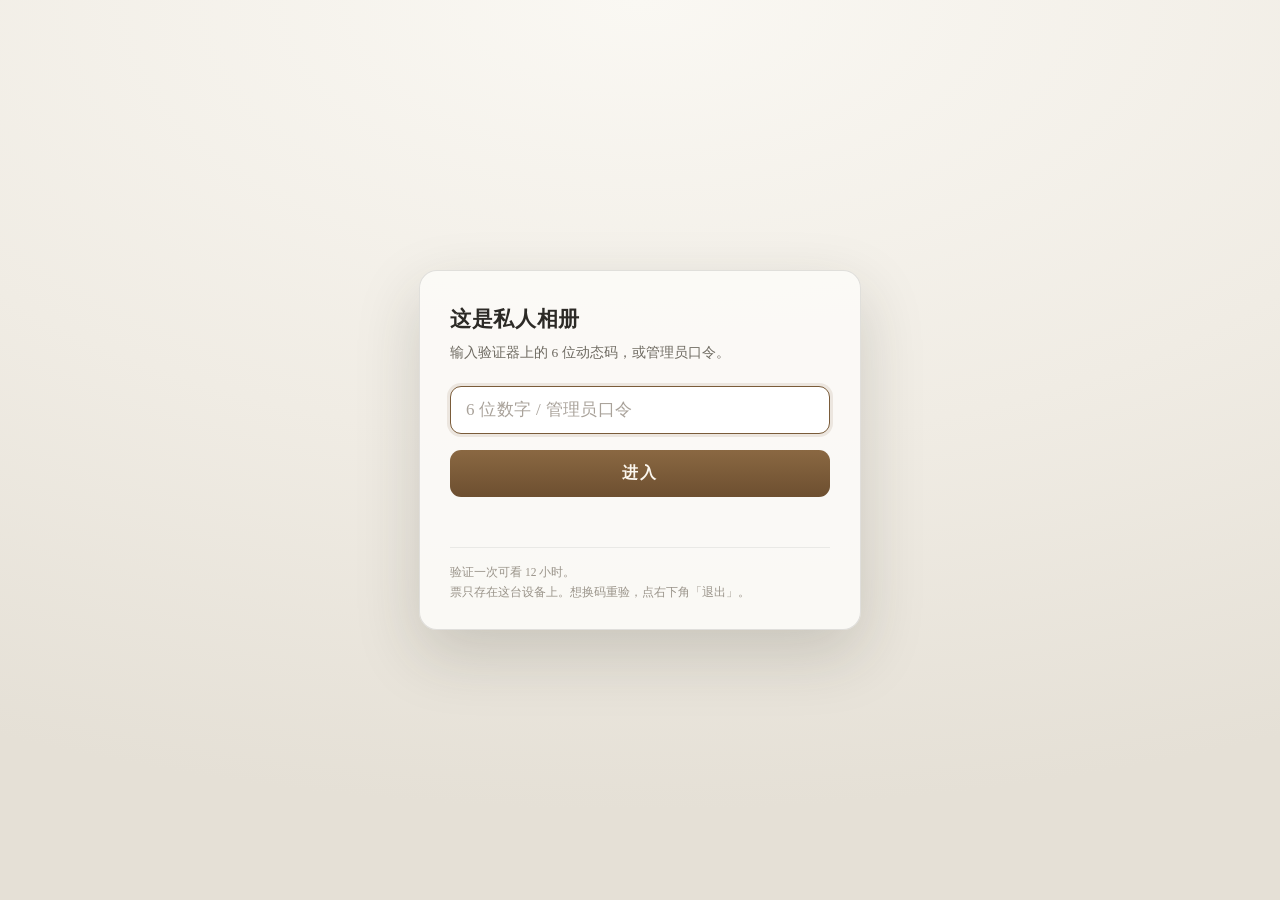
==== commit d47effc0: "发布确认弹框提示改写：说明这里不用再输动态码" ====
--- a/admin.html
+++ b/admin.html
@@ -47,12 +47,9 @@
     <section id="publish-gate" class="login" hidden>
       <div class="modal__card">
         <h2 class="modal__title">发布确认</h2>
-        <p class="modal__hint">写回仓库前再验一次身份——口令发给家里 NAS 的写入口核对，本机不存哈希。</p>
+        <p class="modal__hint" id="gate-hint">写回仓库前确认一下口令——发给家里 NAS 的写入口核对，本机不存哈希。<br />
+          <strong>这里不用再输动态码</strong>：进后台时已经验过一次，这张票 12 小时内够用。</p>
         <input class="modal__input" id="gate-input" type="password" placeholder="管理员口令（≥6 位）" autocomplete="off" />
-        <div id="gate-totp-row" hidden>
-          <input class="modal__input" id="gate-totp-input" type="text" inputmode="numeric" maxlength="9"
-                 placeholder="验证器动态码" autocomplete="one-time-code" />
-        </div>
         <p class="modal__error" id="gate-error" hidden></p>
         <div class="gate-actions">
           <button class="btn" id="gate-ok" type="button">确认发布</button>
